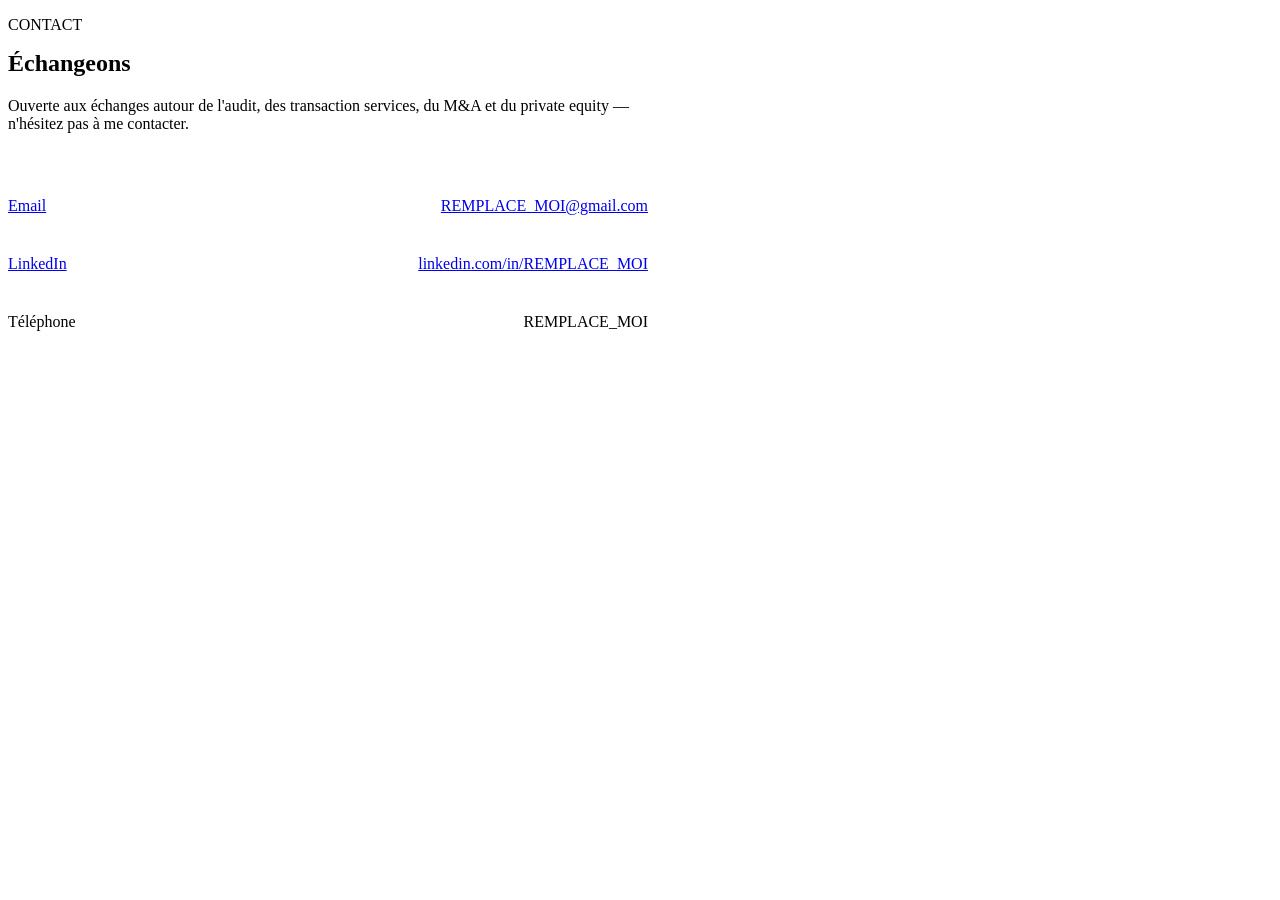
==== contact.html @ 16a3e8df "Add files via upload" ====
<!DOCTYPE html>
<html lang="fr">
<head>
<meta charset="UTF-8">
<meta name="viewport" content="width=device-width, initial-scale=1.0">
<title>Contact — Stella Yathe</title>
<link rel="stylesheet" href="css/style.css">
</head>
<body data-page="contact.html">

<header id="site-header" class="site-header"></header>

<main>
  <section>
    <div class="wrap" style="max-width: 640px;">
      <p class="eyebrow">CONTACT</p>
      <h1 style="margin-top:14px;">Échangeons</h1>
      <p style="margin-top:18px; color:var(--slate);">
        Ouverte aux échanges autour de l'audit, des transaction services, du M&A et du private equity — n'hésitez pas à me contacter.
      </p>

      <div style="margin-top:44px; display:flex; flex-direction:column; gap:0;">
        <a href="mailto:REMPLACE_MOI@gmail.com" style="padding:20px 0; border-top:1px solid var(--line); display:flex; justify-content:space-between; align-items:center;">
          <span>Email</span><span class="meta">REMPLACE_MOI@gmail.com</span>
        </a>
        <a href="https://linkedin.com/in/REMPLACE_MOI" target="_blank" rel="noopener" style="padding:20px 0; border-top:1px solid var(--line); display:flex; justify-content:space-between; align-items:center;">
          <span>LinkedIn</span><span class="meta">linkedin.com/in/REMPLACE_MOI</span>
        </a>
        <div style="padding:20px 0; border-top:1px solid var(--line); border-bottom:1px solid var(--line); display:flex; justify-content:space-between; align-items:center;">
          <span>Téléphone</span><span class="meta">REMPLACE_MOI</span>
        </div>
      </div>
    </div>
  </section>
</main>

<footer id="site-footer" class="site-footer"></footer>

<script src="js/render.js"></script>
</body>
</html>
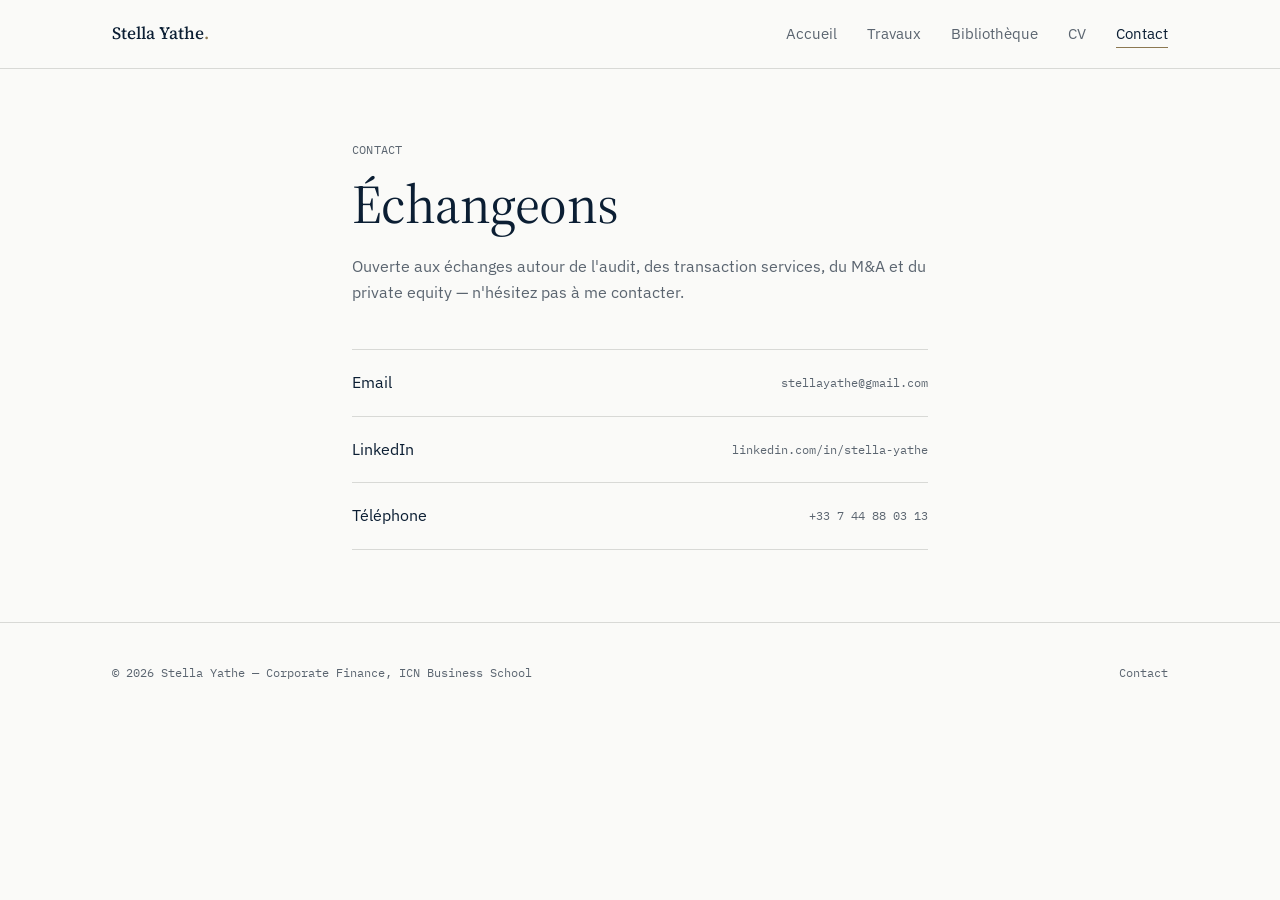
==== commit d7de4306: "Add files via upload" ====
--- a/contact.html
+++ b/contact.html
@@ -20,15 +20,15 @@
       </p>
 
       <div style="margin-top:44px; display:flex; flex-direction:column; gap:0;">
-        <a href="mailto:REMPLACE_MOI@gmail.com" style="padding:20px 0; border-top:1px solid var(--line); display:flex; justify-content:space-between; align-items:center;">
-          <span>Email</span><span class="meta">REMPLACE_MOI@gmail.com</span>
+        <a href="mailto:stellayathe@gmail.com" style="padding:20px 0; border-top:1px solid var(--line); display:flex; justify-content:space-between; align-items:center;">
+          <span>Email</span><span class="meta">stellayathe@gmail.com</span>
         </a>
-        <a href="https://linkedin.com/in/REMPLACE_MOI" target="_blank" rel="noopener" style="padding:20px 0; border-top:1px solid var(--line); display:flex; justify-content:space-between; align-items:center;">
-          <span>LinkedIn</span><span class="meta">linkedin.com/in/REMPLACE_MOI</span>
+        <a href="https://www.linkedin.com/in/stella-yathe/" target="_blank" rel="noopener" style="padding:20px 0; border-top:1px solid var(--line); display:flex; justify-content:space-between; align-items:center;">
+          <span>LinkedIn</span><span class="meta">linkedin.com/in/stella-yathe</span>
         </a>
-        <div style="padding:20px 0; border-top:1px solid var(--line); border-bottom:1px solid var(--line); display:flex; justify-content:space-between; align-items:center;">
-          <span>Téléphone</span><span class="meta">REMPLACE_MOI</span>
-        </div>
+        <a href="tel:+33744880313" style="padding:20px 0; border-top:1px solid var(--line); border-bottom:1px solid var(--line); display:flex; justify-content:space-between; align-items:center;">
+          <span>Téléphone</span><span class="meta">+33 7 44 88 03 13</span>
+        </a>
       </div>
     </div>
   </section>
--- a/css/style.css
+++ b/css/style.css
@@ -0,0 +1,462 @@
+/* ============================================================
+   PORTFOLIO — Design system
+   Registre éditorial / recherche financière. Pas de cards, pas
+   d'ombres, pas de radius. Des filets, des colonnes de lecture
+   courtes, une seule touche de couleur.
+   ============================================================ */
+
+@import url('https://fonts.googleapis.com/css2?family=Source+Serif+4:opsz,wght@8..60,400;8..60,500;8..60,600&family=IBM+Plex+Sans:wght@400;500;600&family=IBM+Plex+Mono:wght@400;500&display=swap');
+
+:root {
+  --ink: #0B1E33;
+  --paper: #FAFAF8;
+  --paper-raised: #F3F2EE;
+  --slate: #5B6570;
+  --slate-light: #8A929B;
+  --line: #D8D9D6;
+  --accent: #8C7851;
+  --white: #FFFFFF;
+
+  --serif: 'Source Serif 4', Georgia, serif;
+  --sans: 'IBM Plex Sans', -apple-system, sans-serif;
+  --mono: 'IBM Plex Mono', monospace;
+
+  --max: 1120px;
+  --measure: 62ch;
+}
+
+* { box-sizing: border-box; }
+
+html { scroll-behavior: smooth; }
+
+body {
+  margin: 0;
+  background: var(--paper);
+  color: var(--ink);
+  font-family: var(--sans);
+  font-size: 16px;
+  line-height: 1.6;
+  -webkit-font-smoothing: antialiased;
+}
+
+img { max-width: 100%; display: block; }
+
+a {
+  color: inherit;
+  text-decoration: none;
+}
+
+::selection { background: var(--accent); color: var(--white); }
+
+:focus-visible {
+  outline: 2px solid var(--accent);
+  outline-offset: 3px;
+}
+
+/* ---------- Typography ---------- */
+
+h1, h2, h3, h4 {
+  font-family: var(--serif);
+  font-weight: 500;
+  line-height: 1.15;
+  margin: 0;
+  letter-spacing: -0.01em;
+}
+
+h1 { font-size: clamp(2.1rem, 4.5vw, 3.4rem); font-weight: 400; }
+h2 { font-size: clamp(1.5rem, 2.6vw, 2rem); }
+h3 { font-size: 1.25rem; }
+h4 { font-size: 1.05rem; font-family: var(--sans); font-weight: 600; }
+
+p { margin: 0 0 1.1em; max-width: var(--measure); }
+p:last-child { margin-bottom: 0; }
+
+.lede {
+  font-family: var(--serif);
+  font-size: 1.2rem;
+  line-height: 1.55;
+  color: var(--ink);
+}
+
+.eyebrow {
+  font-family: var(--mono);
+  font-size: 0.72rem;
+  letter-spacing: 0.02em;
+  color: var(--slate);
+}
+
+.meta {
+  font-family: var(--mono);
+  font-size: 0.78rem;
+  color: var(--slate);
+}
+
+/* ---------- Layout ---------- */
+
+.wrap {
+  max-width: var(--max);
+  margin: 0 auto;
+  padding: 0 32px;
+}
+
+section { padding: 72px 0; }
+section + section { border-top: 1px solid var(--line); }
+
+@media (max-width: 640px) {
+  .wrap { padding: 0 20px; }
+  section { padding: 48px 0; }
+}
+
+/* ---------- Nav ---------- */
+
+.site-header {
+  border-bottom: 1px solid var(--line);
+  position: sticky;
+  top: 0;
+  background: rgba(250, 250, 248, 0.92);
+  backdrop-filter: saturate(140%) blur(6px);
+  z-index: 40;
+}
+
+.site-header .wrap {
+  display: flex;
+  align-items: center;
+  justify-content: space-between;
+  height: 68px;
+}
+
+.brand {
+  font-family: var(--serif);
+  font-size: 1.08rem;
+  font-weight: 500;
+}
+
+.brand span { color: var(--accent); }
+
+.nav-links {
+  display: flex;
+  gap: 30px;
+  list-style: none;
+  margin: 0;
+  padding: 0;
+  font-size: 0.92rem;
+}
+
+.nav-links a {
+  position: relative;
+  padding-bottom: 4px;
+  color: var(--slate);
+  transition: color 0.15s ease;
+}
+
+.nav-links a:hover,
+.nav-links a[aria-current="page"] { color: var(--ink); }
+
+.nav-links a[aria-current="page"]::after {
+  content: '';
+  position: absolute;
+  left: 0; right: 0; bottom: -1px;
+  height: 1px;
+  background: var(--accent);
+}
+
+.nav-toggle {
+  display: none;
+  background: none;
+  border: none;
+  cursor: pointer;
+  font-family: var(--mono);
+  font-size: 0.85rem;
+  color: var(--ink);
+}
+
+@media (max-width: 780px) {
+  .nav-links {
+    position: fixed;
+    inset: 68px 0 0 0;
+    background: var(--paper);
+    flex-direction: column;
+    padding: 28px 20px;
+    gap: 22px;
+    font-size: 1.05rem;
+    transform: translateY(-8px);
+    opacity: 0;
+    pointer-events: none;
+    transition: opacity 0.18s ease, transform 0.18s ease;
+  }
+  .nav-links.open {
+    opacity: 1;
+    transform: translateY(0);
+    pointer-events: auto;
+  }
+  .nav-toggle { display: block; }
+}
+
+/* ---------- Footer ---------- */
+
+.site-footer {
+  border-top: 1px solid var(--line);
+  padding: 40px 0;
+}
+
+.site-footer .wrap {
+  display: flex;
+  justify-content: space-between;
+  align-items: center;
+  flex-wrap: wrap;
+  gap: 14px;
+  font-family: var(--mono);
+  font-size: 0.76rem;
+  color: var(--slate);
+}
+
+.site-footer a:hover { color: var(--accent); }
+
+/* ---------- Buttons ---------- */
+
+.btn {
+  display: inline-flex;
+  align-items: center;
+  gap: 8px;
+  font-family: var(--sans);
+  font-size: 0.9rem;
+  font-weight: 500;
+  padding: 12px 22px;
+  border: 1px solid var(--ink);
+  background: var(--ink);
+  color: var(--paper);
+  cursor: pointer;
+  transition: background 0.15s ease, color 0.15s ease, border-color 0.15s ease;
+}
+
+.btn:hover { background: var(--accent); border-color: var(--accent); }
+
+.btn-ghost {
+  background: transparent;
+  color: var(--ink);
+  border: 1px solid var(--line);
+}
+
+.btn-ghost:hover { border-color: var(--ink); background: transparent; color: var(--ink); }
+
+/* ---------- Rules / dividers ---------- */
+
+.rule { border: none; border-top: 1px solid var(--line); margin: 0; }
+
+/* ---------- Tags / categories ---------- */
+
+.tag {
+  font-family: var(--mono);
+  font-size: 0.7rem;
+  color: var(--accent);
+  border: 1px solid var(--accent);
+  padding: 3px 9px;
+  display: inline-block;
+}
+
+.tag-slate {
+  color: var(--slate);
+  border-color: var(--line);
+}
+
+/* ---------- Entry list (Travaux / Bibliothèque) ---------- */
+
+.entry-list { list-style: none; margin: 0; padding: 0; }
+
+.entry {
+  display: grid;
+  grid-template-columns: 110px 1fr auto;
+  gap: 24px;
+  align-items: baseline;
+  padding: 26px 0;
+  border-bottom: 1px solid var(--line);
+  transition: opacity 0.15s ease;
+}
+
+.entry:first-child { border-top: 1px solid var(--line); }
+
+.entry a.entry-title {
+  font-family: var(--serif);
+  font-size: 1.15rem;
+  color: var(--ink);
+}
+
+.entry:hover a.entry-title { color: var(--accent); }
+
+.entry .entry-excerpt {
+  grid-column: 2 / 3;
+  margin-top: 6px;
+  color: var(--slate);
+  font-size: 0.92rem;
+  max-width: 56ch;
+}
+
+@media (max-width: 640px) {
+  .entry {
+    grid-template-columns: 1fr;
+    gap: 6px;
+  }
+  .entry .entry-excerpt { grid-column: 1; }
+}
+
+/* ---------- Work cards (grille Travaux) ---------- */
+
+.card-grid {
+  display: grid;
+  grid-template-columns: repeat(3, 1fr);
+  gap: 1px;
+  background: var(--line);
+  border: 1px solid var(--line);
+}
+
+.work-card {
+  background: var(--paper);
+  padding: 30px 26px;
+  display: flex;
+  flex-direction: column;
+  min-height: 220px;
+  transition: background 0.15s ease;
+}
+
+.work-card:hover { background: var(--white); }
+
+.work-card .space-between { align-items: flex-start; }
+
+.work-card h3 {
+  margin-top: 18px;
+  font-size: 1.15rem;
+  line-height: 1.3;
+}
+
+.work-card .work-excerpt {
+  margin-top: 10px;
+  color: var(--slate);
+  font-size: 0.9rem;
+  flex-grow: 1;
+}
+
+.work-card .read-link {
+  margin-top: 20px;
+  font-family: var(--mono);
+  font-size: 0.78rem;
+  color: var(--ink);
+  display: inline-flex;
+  align-items: center;
+  gap: 6px;
+}
+
+.work-card:hover .read-link { color: var(--accent); }
+
+.work-card .read-link .arrow {
+  transition: transform 0.15s ease;
+}
+
+.work-card:hover .read-link .arrow { transform: translateX(3px); }
+
+@media (max-width: 900px) {
+  .card-grid { grid-template-columns: repeat(2, 1fr); }
+}
+
+@media (max-width: 640px) {
+  .card-grid { grid-template-columns: 1fr; }
+  .work-card { min-height: 0; }
+}
+
+/* ---------- Filters ---------- */
+
+.filters {
+  display: flex;
+  flex-wrap: wrap;
+  gap: 10px;
+  margin-bottom: 8px;
+}
+
+.filter-btn {
+  font-family: var(--mono);
+  font-size: 0.76rem;
+  color: var(--slate);
+  background: none;
+  border: 1px solid var(--line);
+  padding: 7px 14px;
+  cursor: pointer;
+}
+
+.filter-btn:hover { border-color: var(--ink); color: var(--ink); }
+
+.filter-btn.active {
+  border-color: var(--ink);
+  color: var(--ink);
+  background: var(--paper-raised);
+}
+
+/* ---------- Forms ---------- */
+
+label {
+  display: block;
+  font-family: var(--mono);
+  font-size: 0.76rem;
+  color: var(--slate);
+  margin-bottom: 6px;
+}
+
+input, textarea, select {
+  width: 100%;
+  font-family: var(--sans);
+  font-size: 0.95rem;
+  padding: 11px 12px;
+  background: var(--white);
+  border: 1px solid var(--line);
+  color: var(--ink);
+}
+
+input:focus, textarea:focus, select:focus {
+  border-color: var(--ink);
+  outline: none;
+}
+
+textarea { min-height: 160px; resize: vertical; font-family: var(--sans); line-height: 1.55; }
+
+.field { margin-bottom: 18px; }
+
+/* ---------- Article body (detail pages) ---------- */
+
+.article-body {
+  font-family: var(--serif);
+  font-size: 1.08rem;
+  line-height: 1.75;
+  max-width: var(--measure);
+}
+
+.article-body h2 { margin-top: 1.6em; margin-bottom: 0.5em; font-size: 1.4rem; }
+.article-body h3 { margin-top: 1.3em; margin-bottom: 0.4em; }
+.article-body ul, .article-body ol { padding-left: 1.3em; }
+.article-body blockquote {
+  border-left: 2px solid var(--accent);
+  padding-left: 18px;
+  margin: 1.4em 0;
+  color: var(--slate);
+  font-style: italic;
+}
+.article-body strong { font-weight: 600; color: var(--ink); }
+
+/* ---------- Utility ---------- */
+
+.center { text-align: center; }
+.stack { display: flex; flex-direction: column; gap: 12px; }
+.row { display: flex; gap: 12px; flex-wrap: wrap; }
+.space-between { display: flex; justify-content: space-between; align-items: center; flex-wrap: wrap; gap: 16px; }
+.mt-0 { margin-top: 0; }
+.hidden { display: none !important; }
+
+.empty-state {
+  padding: 40px 0;
+  color: var(--slate-light);
+  font-family: var(--mono);
+  font-size: 0.85rem;
+}
+
+.skeleton {
+  color: var(--slate-light);
+  font-family: var(--mono);
+  font-size: 0.82rem;
+}
